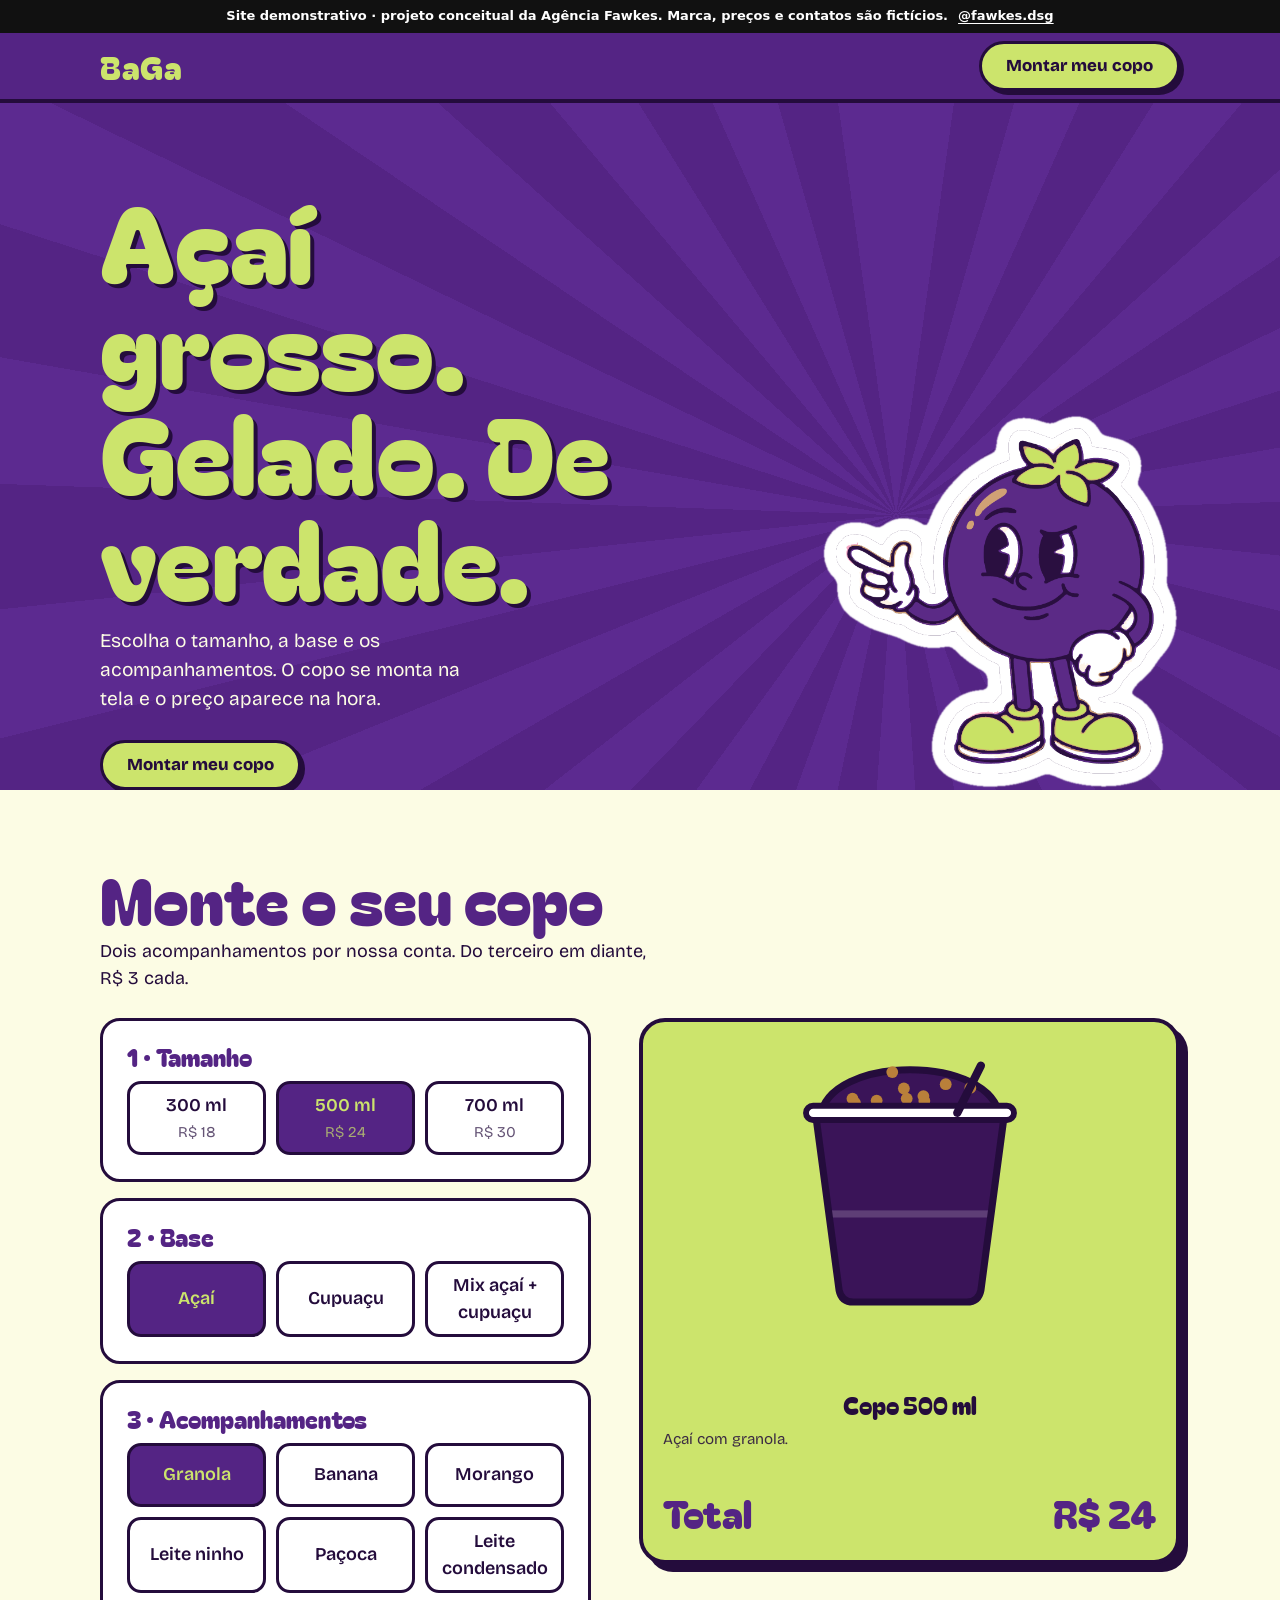
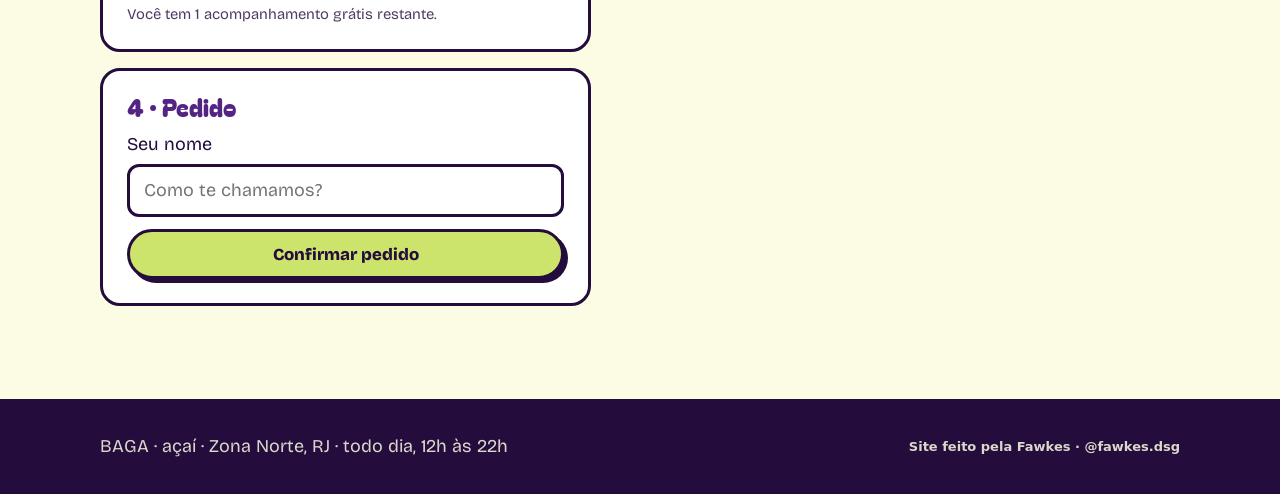
==== baga/index.html @ 63f7ddb5 "Sites de demonstração da Fawkes (5 páginas + índice)" ====
<!doctype html>
<html lang="pt-BR">
<head>
<meta charset="utf-8">
<meta name="viewport" content="width=device-width, initial-scale=1">
<title>BAGA · Açaí · monte o seu copo</title>
<meta name="description" content="Açaí grosso, gelado, de verdade. Monte seu copo, veja o desenho e o preço na hora.">
<meta name="theme-color" content="#542484">
<link rel="icon" href="img/mascote.png">
<link rel="preconnect" href="https://fonts.googleapis.com"><link rel="preconnect" href="https://fonts.gstatic.com" crossorigin>
<link rel="stylesheet" href="https://fonts.googleapis.com/css2?family=Bagel+Fat+One&family=Bricolage+Grotesque:wght@400;600;800&display=swap">
<style>
*{box-sizing:border-box}html{scroll-behavior:smooth}body{margin:0;-webkit-font-smoothing:antialiased;line-height:1.5}
img{max-width:100%;height:auto;display:block}a{color:inherit}button{font:inherit;cursor:pointer}
:focus-visible{outline:3px solid currentColor;outline-offset:3px;border-radius:6px}
.wrap{width:min(100% - 2*clamp(16px,5vw,40px),1080px);margin-inline:auto}
.sr{position:absolute;left:-999px}
.demo{display:flex;justify-content:center;gap:10px;flex-wrap:wrap;padding:8px 16px;font:600 13px/1.3 system-ui,sans-serif;background:#111;color:#fff;text-align:center}
.demo a{color:#fff;text-underline-offset:3px}
.selo-fawkes{display:inline-flex;align-items:center;gap:8px;font:700 13px system-ui,sans-serif;text-decoration:none;opacity:.85}
@media (prefers-reduced-motion:reduce){*{animation:none!important;transition:none!important;scroll-behavior:auto!important}}

:root{--roxo:#542484;--esc:#240C3C;--lima:#CCE46C;--creme:#FCFCE4;--rosa:#F4B6D0}
body{background:var(--creme);color:var(--esc);font-family:"Bricolage Grotesque",system-ui,sans-serif;font-size:18px}
h1,h2,h3{font-family:"Bagel Fat One","Arial Rounded MT Bold",system-ui,sans-serif;font-weight:400;line-height:1;margin:0}
.topo{background:var(--roxo);color:var(--lima);position:sticky;top:0;z-index:30;border-bottom:4px solid var(--esc)}.topo .wrap{display:flex;align-items:center;justify-content:space-between;padding-block:8px;gap:12px}
.topo b{font:400 2rem "Bagel Fat One";letter-spacing:.02em}
.btn{display:inline-flex;align-items:center;justify-content:center;min-height:50px;padding:10px 24px;border:3px solid var(--esc);background:var(--lima);color:var(--esc);font:800 1.05rem "Bricolage Grotesque";border-radius:999px;text-decoration:none;box-shadow:4px 4px 0 var(--esc);transition:transform .12s,box-shadow .12s}
.btn:hover{transform:translate(-2px,-2px);box-shadow:6px 6px 0 var(--esc)}.btn:active{transform:translate(2px,2px);box-shadow:1px 1px 0 var(--esc)}
.hero{background:var(--roxo);color:var(--creme);padding-block:clamp(36px,7vw,84px) 0;overflow:hidden;background-image:repeating-conic-gradient(from 0deg at 70% 60%,#5c2a90 0 8deg,var(--roxo) 8deg 16deg)}
.hero .wrap{display:grid;grid-template-columns:1.1fr .9fr;gap:24px;align-items:end}
.hero h1{font-size:clamp(3rem,10vw,6.6rem);color:var(--lima);text-shadow:4px 4px 0 var(--esc)}.hero p{font-size:1.2rem;max-width:30ch;margin:18px 0 26px}
.hero img{width:min(100%,360px);margin-left:auto}
.sec{padding-block:clamp(44px,6vw,84px)}.sec h2{font-size:clamp(2.2rem,6vw,4rem);color:var(--roxo)}.sub{margin:8px 0 26px;max-width:46ch}
.monte{display:grid;grid-template-columns:1fr 1.1fr;gap:clamp(20px,4vw,48px);align-items:start}
.copo{position:sticky;top:84px;background:var(--lima);border:4px solid var(--esc);border-radius:26px;padding:20px;box-shadow:8px 8px 0 var(--esc);text-align:center}
.copo svg{width:min(100%,260px);height:auto;margin:0 auto}.copo .nome{font:400 1.5rem "Bagel Fat One";margin-top:6px}
.total{display:flex;justify-content:space-between;align-items:baseline;font:400 2.4rem "Bagel Fat One";margin:10px 0 0;color:var(--roxo)}.det{margin:6px 0 0;font-size:.95rem;opacity:.85;text-align:left;min-height:3em}
.passo{background:#fff;border:3px solid var(--esc);border-radius:20px;padding:clamp(16px,3vw,24px);margin-bottom:16px}.passo h3{font-size:1.5rem;margin-bottom:12px;color:var(--roxo)}
.op{display:grid;grid-template-columns:repeat(auto-fit,minmax(130px,1fr));gap:10px}
.op label{display:flex;flex-direction:column;align-items:center;justify-content:center;gap:2px;min-height:64px;padding:8px;border:3px solid var(--esc);border-radius:14px;cursor:pointer;text-align:center;font-weight:600;transition:background .15s}
.op label small{opacity:.7;font-weight:400}.op input{position:absolute;opacity:0}.op label:has(input:checked){background:var(--roxo);color:var(--lima)}.op label:has(input:focus-visible){outline:3px solid var(--esc);outline-offset:3px}
.op label:has(input:disabled){opacity:.35;cursor:not-allowed}
.nota{margin:10px 0 0;font-size:.92rem;opacity:.8}
input[type=text]{width:100%;min-height:48px;padding:10px 14px;font:inherit;border:3px solid var(--esc);border-radius:12px;margin:6px 0 12px;background:#fff}
.msg{white-space:pre-wrap;background:#fff;border:2px dashed var(--esc);padding:12px;border-radius:12px;font-size:.95rem;margin-top:14px}
.rodape{background:var(--esc);color:var(--creme);padding-block:34px}.rodape .wrap{display:flex;flex-wrap:wrap;gap:14px;justify-content:space-between;align-items:center}.rodape p{margin:0;opacity:.85}
@media(max-width:820px){.hero .wrap{grid-template-columns:1fr}.hero img{order:-1;max-width:220px;margin:0 0 -4px}.monte{grid-template-columns:1fr}.copo{position:static}}
</style>
</head>
<body>
<div class="demo"><span>Site demonstrativo · projeto conceitual da Agência Fawkes. Marca, preços e contatos são fictícios.</span><a href="https://www.instagram.com/fawkes.dsg/" rel="noopener">@fawkes.dsg</a></div>
<header class="topo"><div class="wrap"><b>BaGa</b><a class="btn" href="#monte">Montar meu copo</a></div></header>
<main>
<section class="hero"><div class="wrap">
  <div><h1>Açaí grosso. Gelado. De verdade.</h1><p>Escolha o tamanho, a base e os acompanhamentos. O copo se monta na tela e o preço aparece na hora.</p><a class="btn" href="#monte">Montar meu copo</a></div>
  <img src="img/mascote.png" alt="Mascote da BAGA, uma baga de açaí sorrindo e apontando" width="360" height="377">
</div></section>

<section class="sec" id="monte"><div class="wrap">
  <h2>Monte o seu copo</h2><p class="sub">Dois acompanhamentos por nossa conta. Do terceiro em diante, R$ 3 cada.</p>
  <div class="monte">
    <div>
      <div class="passo"><h3>1 · Tamanho</h3><div class="op" id="op-tam"></div></div>
      <div class="passo"><h3>2 · Base</h3><div class="op" id="op-base"></div></div>
      <div class="passo"><h3>3 · Acompanhamentos</h3><div class="op" id="op-top"></div><p class="nota" id="nota-top"></p></div>
      <div class="passo"><h3>4 · Pedido</h3><label for="nome">Seu nome</label><input id="nome" type="text" autocomplete="name" placeholder="Como te chamamos?"><button class="btn" id="conf" type="button" style="width:100%">Confirmar pedido</button><div class="msg" id="msg" hidden></div></div>
    </div>
    <aside class="copo" aria-label="Seu copo"><svg id="svg" viewBox="0 0 220 280" role="img" aria-label="Desenho do seu copo de açaí"></svg><div class="nome" id="cn">Copo 500 ml</div><div class="det" id="det"></div><div class="total"><span>Total</span><span id="tot">R$ 0</span></div></aside>
  </div>
</div></section>
</main>
<footer class="rodape"><div class="wrap"><p>BAGA · açaí · Zona Norte, RJ · todo dia, 12h às 22h</p><a class="selo-fawkes" href="https://www.instagram.com/fawkes.dsg/" rel="noopener" style="color:var(--creme)">Site feito pela Fawkes · @fawkes.dsg</a></div></footer>
<script>
const brl=n=>'R$ '+n.toFixed(2).replace('.',',').replace(',00','');
async function copiar(txt){try{await navigator.clipboard.writeText(txt);return true}catch(e){return false}}
const hoje=new Date();const DIAS=['dom','seg','ter','qua','qui','sex','sáb'];
function hash(s){let h=0;for(const c of s)h=(h*31+c.charCodeAt(0))>>>0;return h}

const TAM=[['300 ml',18],['500 ml',24],['700 ml',30]];
const BASE=[['Açaí','#3A1458'],['Cupuaçu','#EFE0B8'],['Mix açaí + cupuaçu','mix']];
const TOP=[['Granola','#B9803A','pontos'],['Banana','#F6D75A','disco'],['Morango','#E2334B','gota'],['Leite ninho','#FFFFFF','nuvem'],['Paçoca','#D9A46A','pontos'],['Leite condensado','#FFF3C4','fio']];
const tamEl=document.getElementById('op-tam'),baseEl=document.getElementById('op-base'),topEl=document.getElementById('op-top');
TAM.forEach(([n,p],i)=>tamEl.insertAdjacentHTML('beforeend',`<label><input type="radio" name="tam" value="${i}"${i===1?' checked':''}>${n}<small>${brl(p)}</small></label>`));
BASE.forEach(([n],i)=>baseEl.insertAdjacentHTML('beforeend',`<label><input type="radio" name="base" value="${i}"${i===0?' checked':''}>${n}</label>`));
TOP.forEach(([n],i)=>topEl.insertAdjacentHTML('beforeend',`<label><input type="checkbox" name="top" value="${i}"${i===0?' checked':''}>${n}</label>`));
const svg=document.getElementById('svg');
function rnd(seed){let s=seed;return()=>((s=(s*1664525+1013904223)>>>0)/4294967296)}
function desenha(tam,base,tops){const t=tamAlt[tam];const copo='M30,60 L190,60 L170,'+(60+t)+' Q168,'+(70+t)+' 158,'+(70+t)+' L62,'+(70+t)+' Q52,'+(70+t)+' 50,'+(60+t)+' Z';
 let s=`<defs><clipPath id="cp"><path d="${copo}"/></clipPath><linearGradient id="mix" x1="0" x2="1"><stop offset=".5" stop-color="#3A1458"/><stop offset=".5" stop-color="#EFE0B8"/></linearGradient></defs>`;
 const cor=BASE[base][1]==='mix'?'url(#mix)':BASE[base][1];s+=`<path d="M34,64 C40,10 180,10 186,64 Z" fill="${cor}" stroke="#240C3C" stroke-width="6" stroke-linejoin="round"/>`;
 s+=`<g clip-path="url(#cp)"><rect x="20" y="60" width="180" height="${t+20}" fill="${BASE[base][1]==='mix'?'url(#mix)':BASE[base][1]}"/><rect x="20" y="${60+t*0.55}" width="180" height="6" fill="rgba(255,255,255,.18)"/></g>`;
 const r=rnd(7);let tp='';tops.forEach((k,ix)=>{const [n,c,f]=TOP[k];for(let j=0;j<(f==='fio'?4:10);j++){const x=56+r()*108,y=24+r()*28;
  if(f==='pontos')tp+=`<circle cx="${x}" cy="${y}" r="5" fill="${c}"/>`;else if(f==='disco')tp+=`<ellipse cx="${x}" cy="${y}" rx="11" ry="6" fill="${c}" stroke="#C9A93A" stroke-width="2"/>`;else if(f==='gota')tp+=`<path d="M${x},${y-9} q9,9 0,17 q-9,-8 0,-17z" fill="${c}"/>`;else if(f==='nuvem')tp+=`<ellipse cx="${x}" cy="${y}" rx="9" ry="6" fill="${c}"/>`;else tp+=`<path d="M${46+j*38},62 q4,${18+r()*12} 8,0" stroke="${c}" stroke-width="5" fill="none" stroke-linecap="round"/>`}});
 s+=`<g>${tp}</g><path d="${copo}" fill="none" stroke="#240C3C" stroke-width="6" stroke-linejoin="round"/><rect x="22" y="54" width="176" height="12" rx="6" fill="#fff" stroke="#240C3C" stroke-width="5"/>`;
 s+=`<path d="M170,20 L150,${60}" stroke="#240C3C" stroke-width="7" stroke-linecap="round"/>`;svg.innerHTML=s}
const tamAlt=[120,150,180];
function estado(){const tam=+document.querySelector('[name=tam]:checked').value,base=+document.querySelector('[name=base]:checked').value;const tops=[...document.querySelectorAll('[name=top]:checked')].map(i=>+i.value);
 const extras=Math.max(0,tops.length-2),preco=TAM[tam][1]+extras*3;return{tam,base,tops,preco,extras}}
function atualiza(){const e=estado();desenha(e.tam,e.base,e.tops);document.getElementById('cn').textContent='Copo '+TAM[e.tam][0];
 document.getElementById('det').textContent=BASE[e.base][0]+(e.tops.length?' com '+e.tops.map(k=>TOP[k][0].toLowerCase()).join(', '):'')+'.';document.getElementById('tot').textContent=brl(e.preco);
 document.getElementById('nota-top').textContent=e.tops.length<=2?`Você tem ${2-e.tops.length} ${2-e.tops.length===1?'acompanhamento grátis':'acompanhamentos grátis'} restante${2-e.tops.length===1?'':'s'}.`:`${e.extras} acompanhamento${e.extras>1?'s':''} extra: + ${brl(e.extras*3)}.`;
 const max=5;document.querySelectorAll('[name=top]').forEach(i=>{i.disabled=!i.checked&&e.tops.length>=max})}
document.querySelector('.monte').addEventListener('change',atualiza);atualiza();
document.getElementById('conf').onclick=()=>{const e=estado();const nome=document.getElementById('nome').value.trim();const msg=`Oi, BAGA! Aqui é ${nome||'um cliente'}. Quero um copo de ${TAM[e.tam][0]}, base ${BASE[e.base][0].toLowerCase()}${e.tops.length?', com '+e.tops.map(k=>TOP[k][0].toLowerCase()).join(', '):''}. Total ${brl(e.preco)}.`;copiar(msg);const m=document.getElementById('msg');m.hidden=false;m.textContent=msg+'\n\nDemonstração: no site real, este botão abre o WhatsApp da loja com o pedido pronto.'};
</script>
</body>
</html>
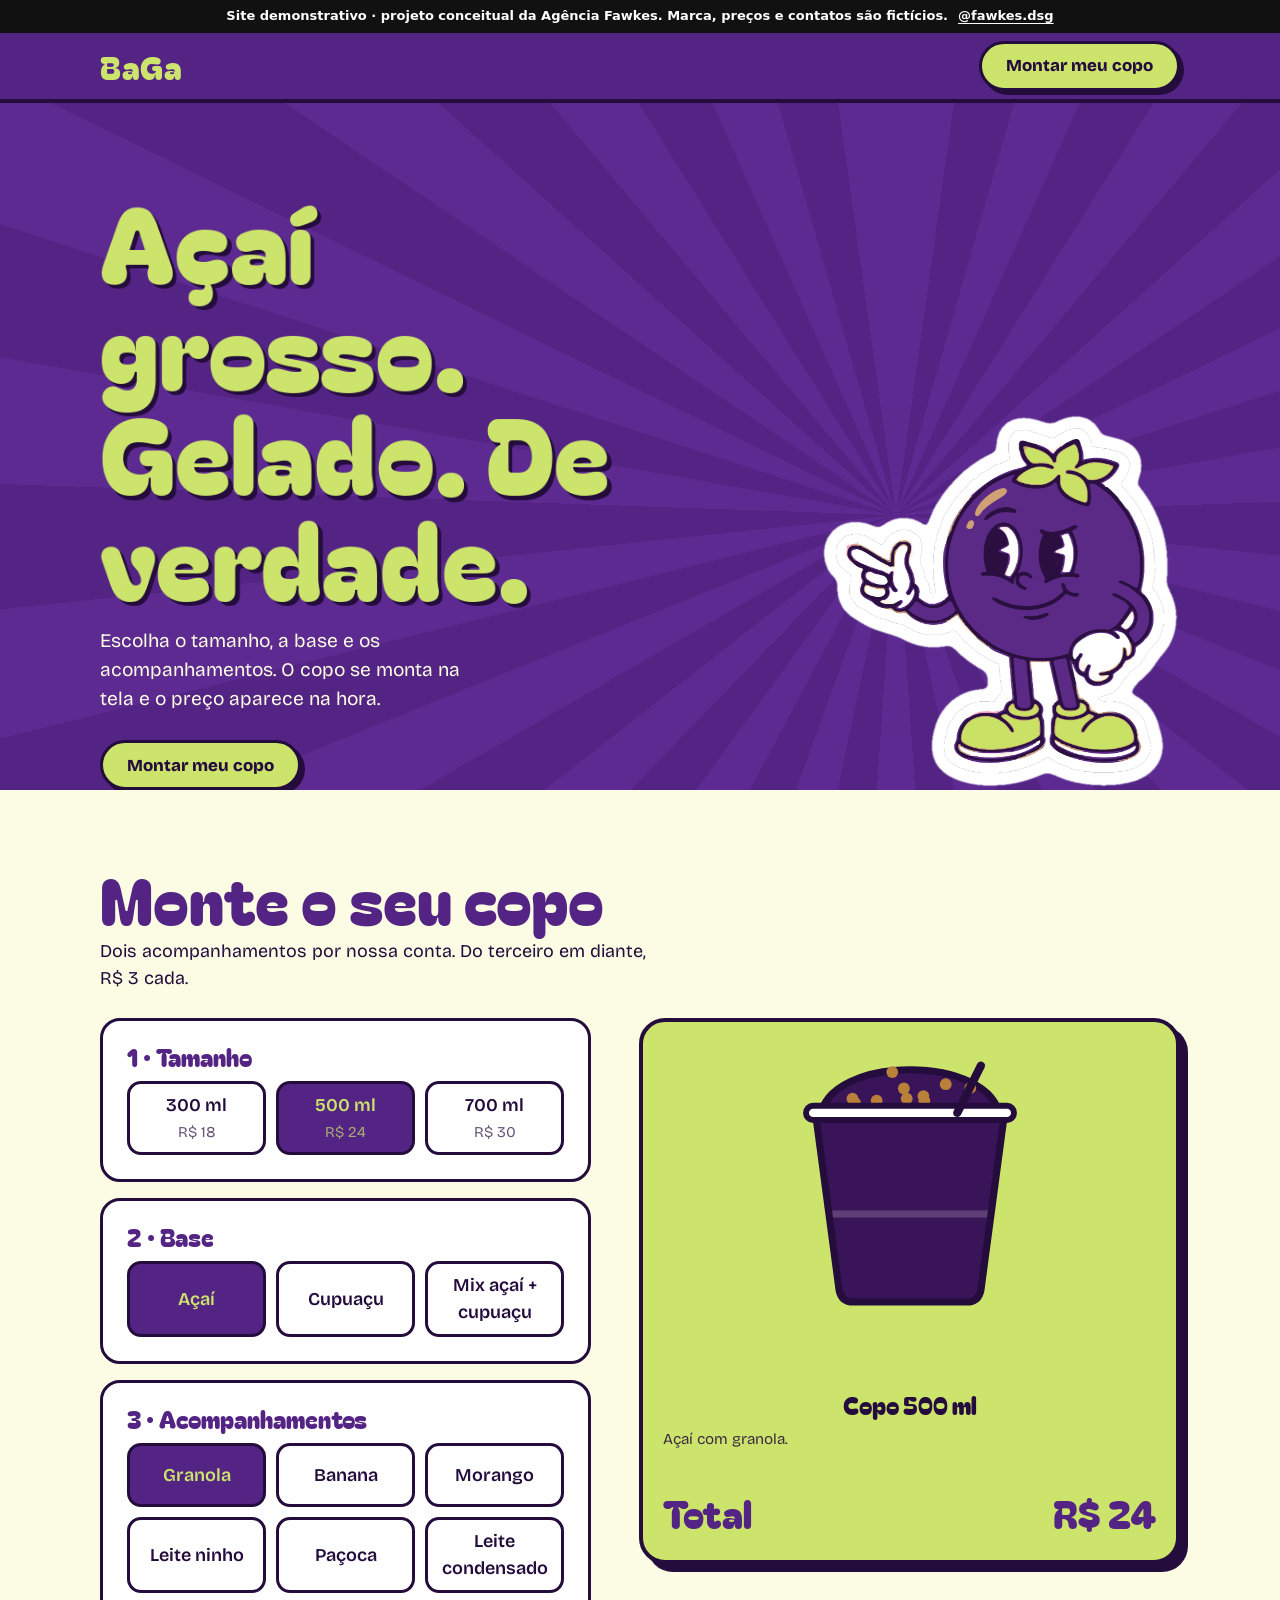
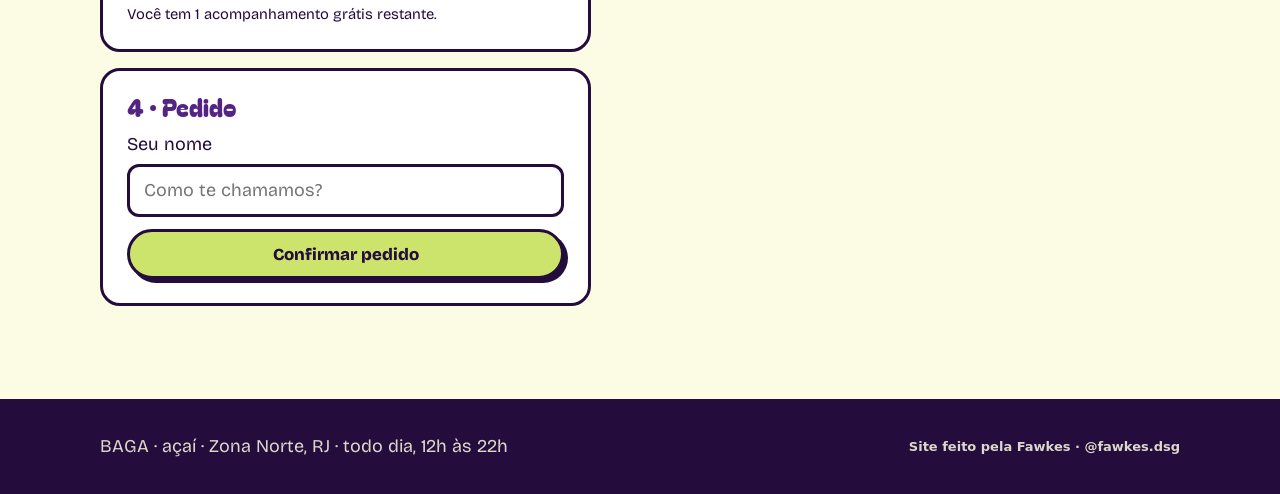
==== commit f8f83f20: "Hub: card da Badulce, animações pop in/pop out nas demos" ====
--- a/baga/index.html
+++ b/baga/index.html
@@ -104,5 +104,6 @@
 document.querySelector('.monte').addEventListener('change',atualiza);atualiza();
 document.getElementById('conf').onclick=()=>{const e=estado();const nome=document.getElementById('nome').value.trim();const msg=`Oi, BAGA! Aqui é ${nome||'um cliente'}. Quero um copo de ${TAM[e.tam][0]}, base ${BASE[e.base][0].toLowerCase()}${e.tops.length?', com '+e.tops.map(k=>TOP[k][0].toLowerCase()).join(', '):''}. Total ${brl(e.preco)}.`;copiar(msg);const m=document.getElementById('msg');m.hidden=false;m.textContent=msg+'\n\nDemonstração: no site real, este botão abre o WhatsApp da loja com o pedido pronto.'};
 </script>
+<script src="../pop.js" defer></script>
 </body>
 </html>
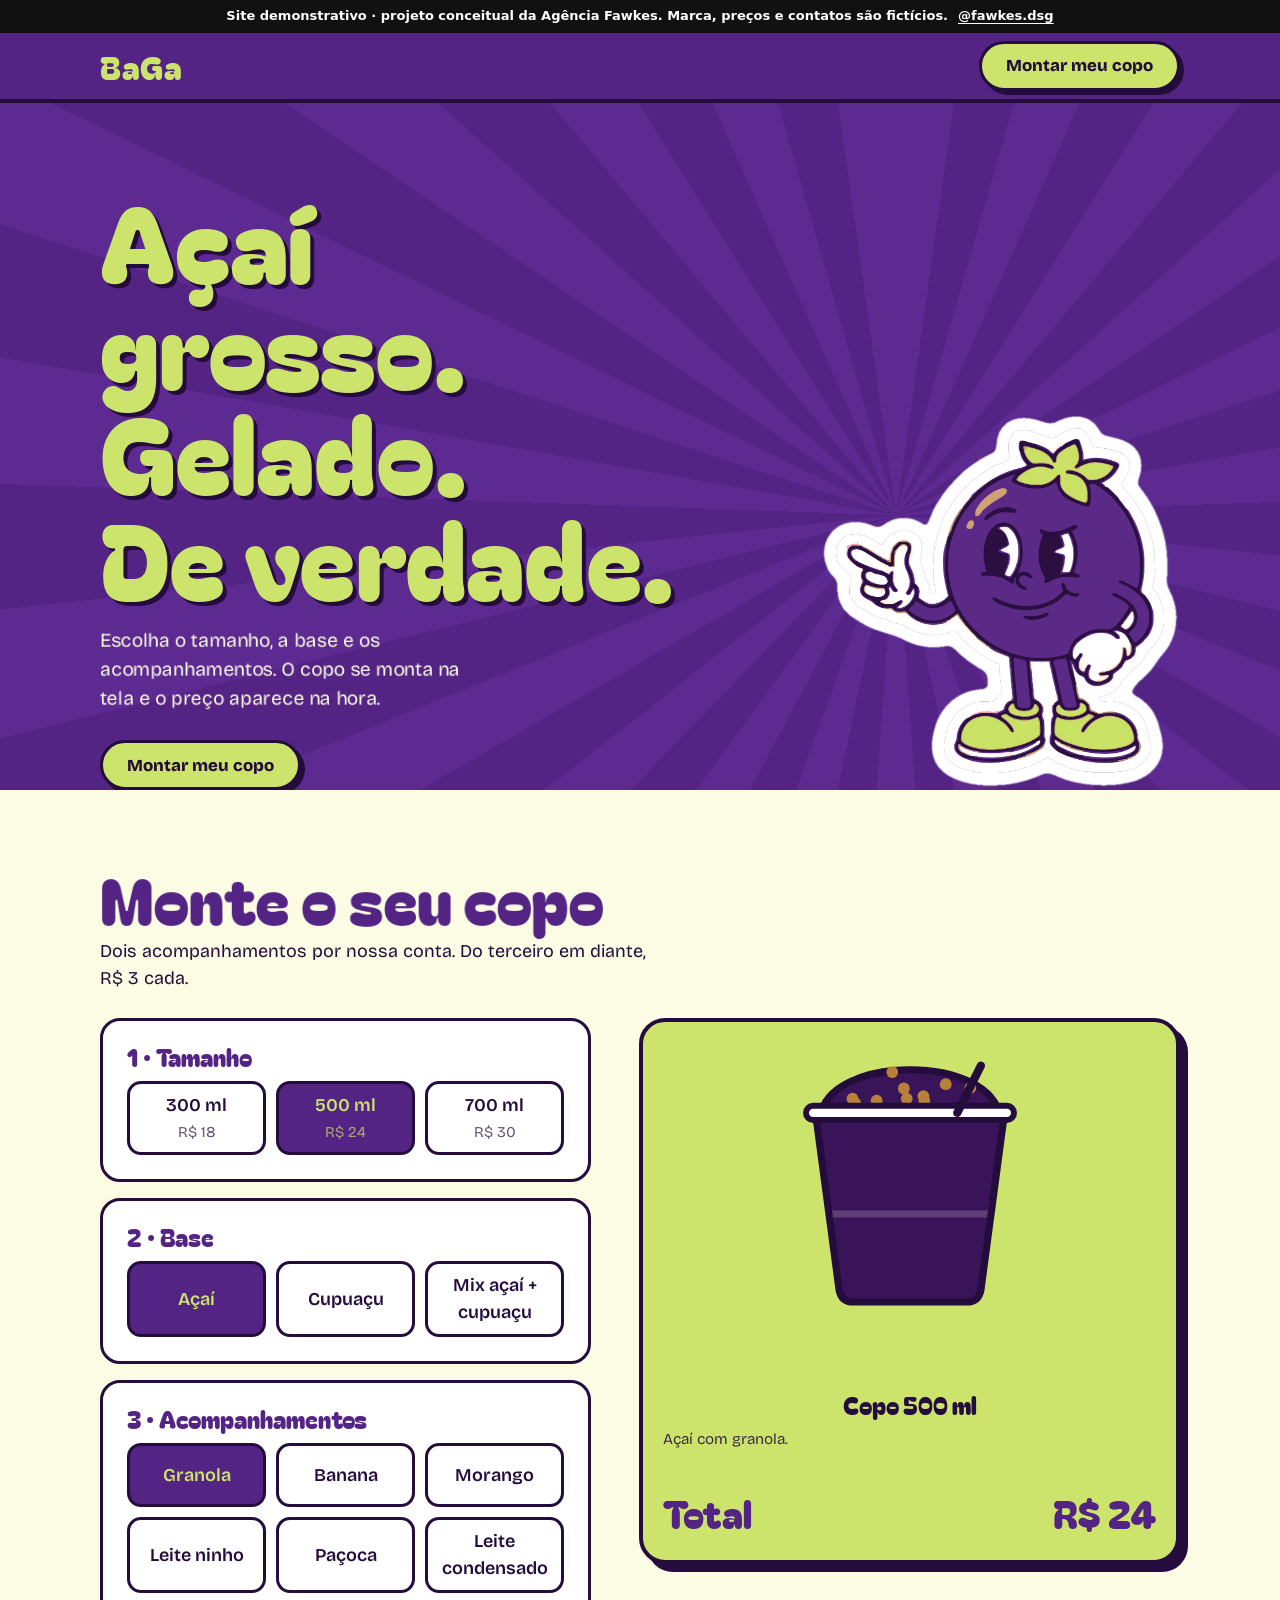
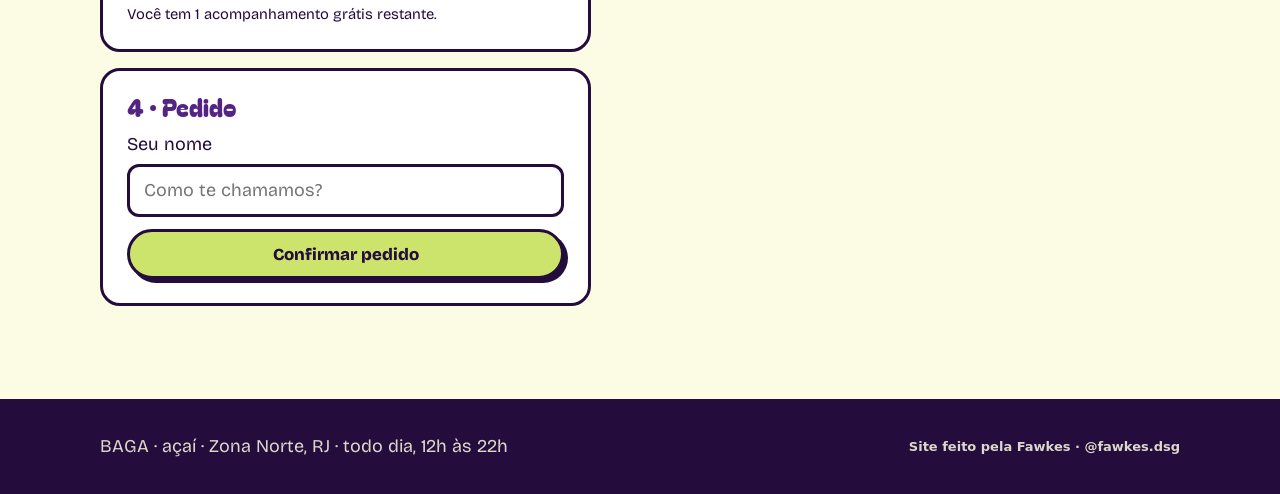
==== commit 26e8a1d1: "fix: encaixe de texto nos sites de uma tela e correcao do estouro no celular pequeno (NA REGUA) Co-A" ====
--- a/baga/index.html
+++ b/baga/index.html
@@ -46,6 +46,14 @@
 .msg{white-space:pre-wrap;background:#fff;border:2px dashed var(--esc);padding:12px;border-radius:12px;font-size:.95rem;margin-top:14px}
 .rodape{background:var(--esc);color:var(--creme);padding-block:34px}.rodape .wrap{display:flex;flex-wrap:wrap;gap:14px;justify-content:space-between;align-items:center}.rodape p{margin:0;opacity:.85}
 @media(max-width:820px){.hero .wrap{grid-template-columns:1fr}.hero img{order:-1;max-width:220px;margin:0 0 -4px}.monte{grid-template-columns:1fr}.copo{position:static}}
+</style>
+<style id="encaixe">
+/* encaixe de texto: títulos equilibrados, parágrafos sem palavra sozinha, nada estoura a coluna */
+h1,h2,h3,h4{text-wrap:balance;overflow-wrap:normal;word-break:normal;hyphens:manual}
+p,li,dd,figcaption,blockquote,summary,small,label,.sub,.nota,.desc,.tp{text-wrap:pretty;overflow-wrap:break-word}
+.btn,button,[role=button],[role=tab]{max-width:100%;text-wrap:balance;overflow-wrap:break-word}
+:where(div,section,article,aside,main,header,footer,nav,ul,ol,li,form,fieldset,figure,dl,dt,dd,p,h1,h2,h3,h4,span,label){min-width:0}
+img,svg,video,canvas{max-width:100%}
 </style>
 </head>
 <body>
@@ -105,5 +113,31 @@
 document.getElementById('conf').onclick=()=>{const e=estado();const nome=document.getElementById('nome').value.trim();const msg=`Oi, BAGA! Aqui é ${nome||'um cliente'}. Quero um copo de ${TAM[e.tam][0]}, base ${BASE[e.base][0].toLowerCase()}${e.tops.length?', com '+e.tops.map(k=>TOP[k][0].toLowerCase()).join(', '):''}. Total ${brl(e.preco)}.`;copiar(msg);const m=document.getElementById('msg');m.hidden=false;m.textContent=msg+'\n\nDemonstração: no site real, este botão abre o WhatsApp da loja com o pedido pronto.'};
 </script>
 <script src="../pop.js" defer></script>
+<script id="encaixe-js">
+/* encaixe de texto: se uma palavra de título não couber na coluna, reduz a fonte só o necessário (até 60%) e refaz ao redimensionar */
+(function(){
+  var Q='h1,h2,h3,.fit';
+  function amarrar(el){ /* as duas últimas palavras do título ficam juntas: nunca sobra uma palavra sozinha na última linha */
+    var w=document.createTreeWalker(el,NodeFilter.SHOW_TEXT),last=null,n;
+    while((n=w.nextNode()))if(n.nodeValue.trim())last=n;
+    if(!last)return;
+    var v=last.nodeValue,novo=v.replace(/(\S+)\s+(\S+)(\s*)$/,'$1 $2$3');
+    if(novo!==v)last.nodeValue=novo;
+  }
+  function fit(){
+    var els=document.querySelectorAll(Q);
+    for(var i=0;i<els.length;i++){
+      var el=els[i];amarrar(el);el.style.removeProperty('font-size');
+      var fs=parseFloat(getComputedStyle(el).fontSize),min=fs*.6,n=0;
+      while(el.scrollWidth>el.clientWidth+1&&fs>min&&n++<40){fs-=.5;el.style.fontSize=fs+'px';}
+    }
+  }
+  var t;function later(){clearTimeout(t);t=setTimeout(fit,60);}
+  addEventListener('resize',later);addEventListener('load',later);
+  if(document.fonts&&document.fonts.ready)document.fonts.ready.then(later);
+  if(window.MutationObserver)new MutationObserver(later).observe(document.body,{childList:true,subtree:true,characterData:true,attributeFilter:['lang']});
+  window.encaixe=fit;fit();
+})();
+</script>
 </body>
 </html>
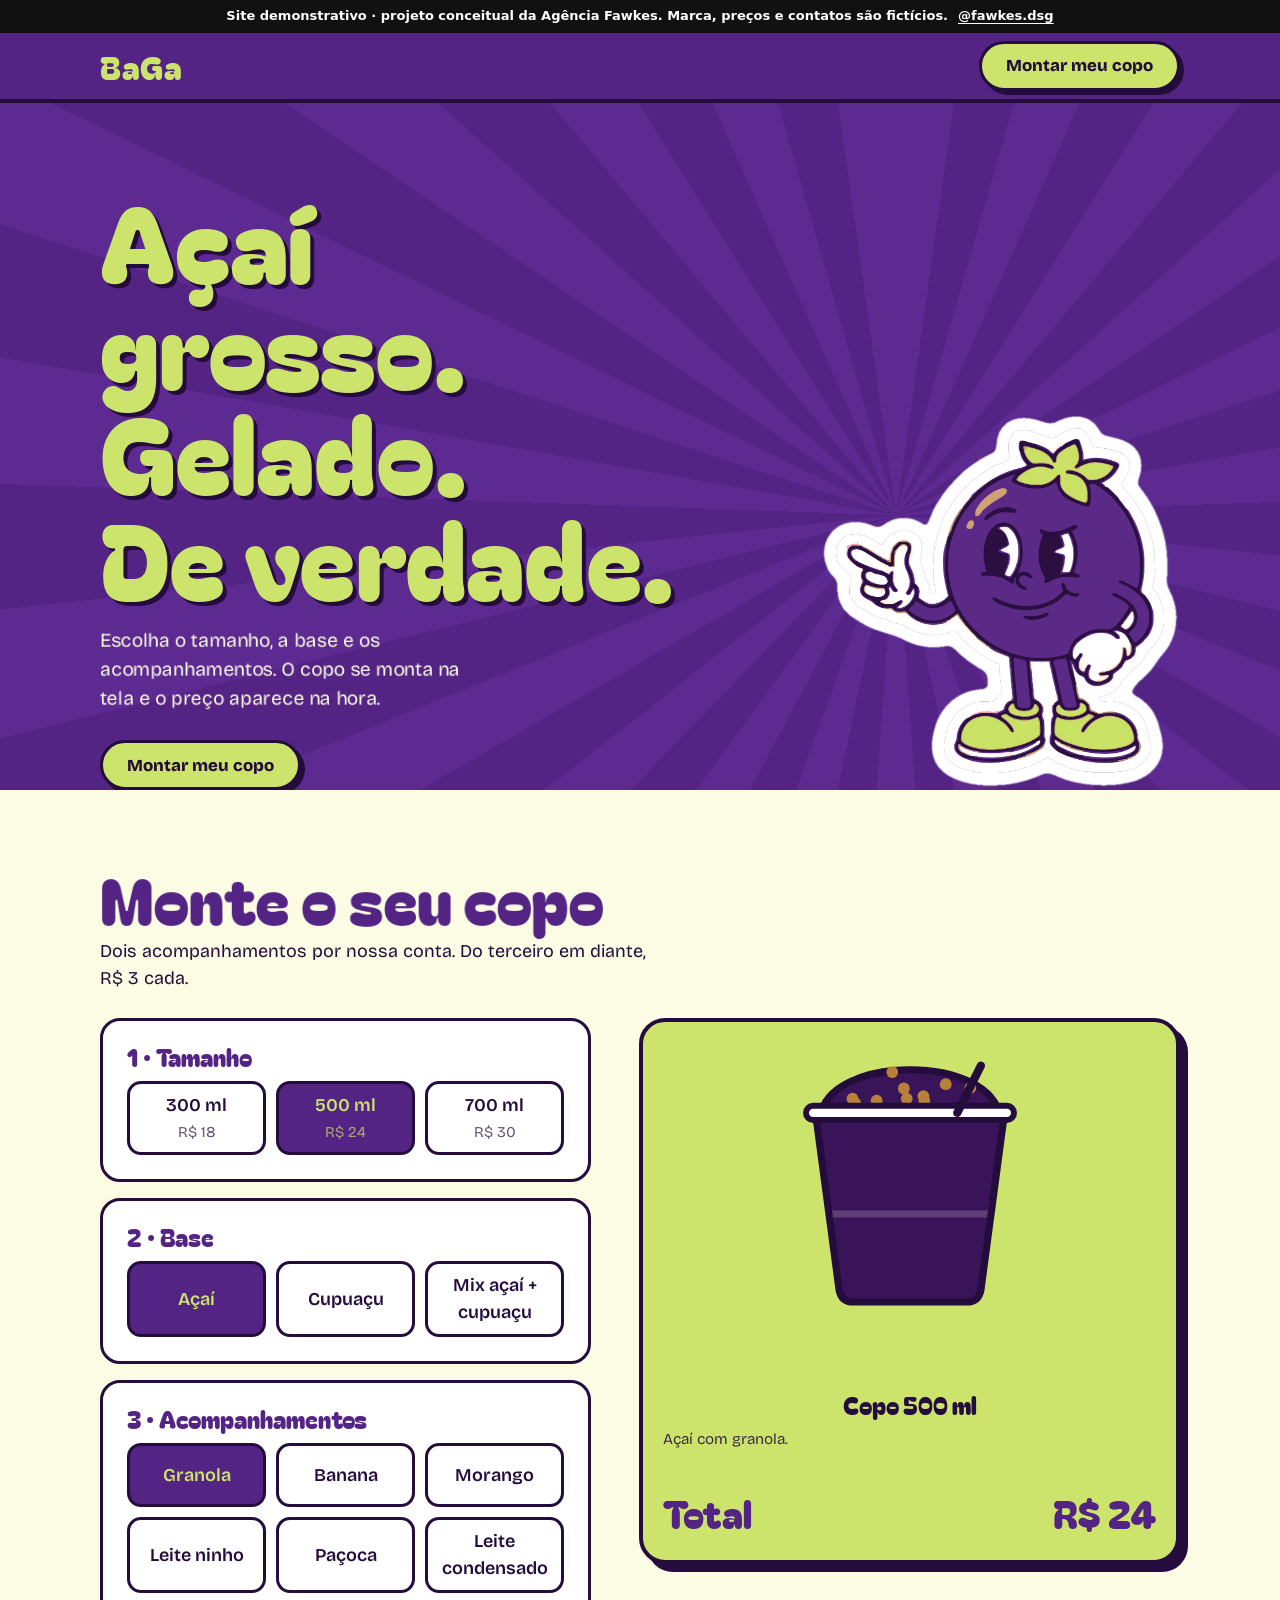
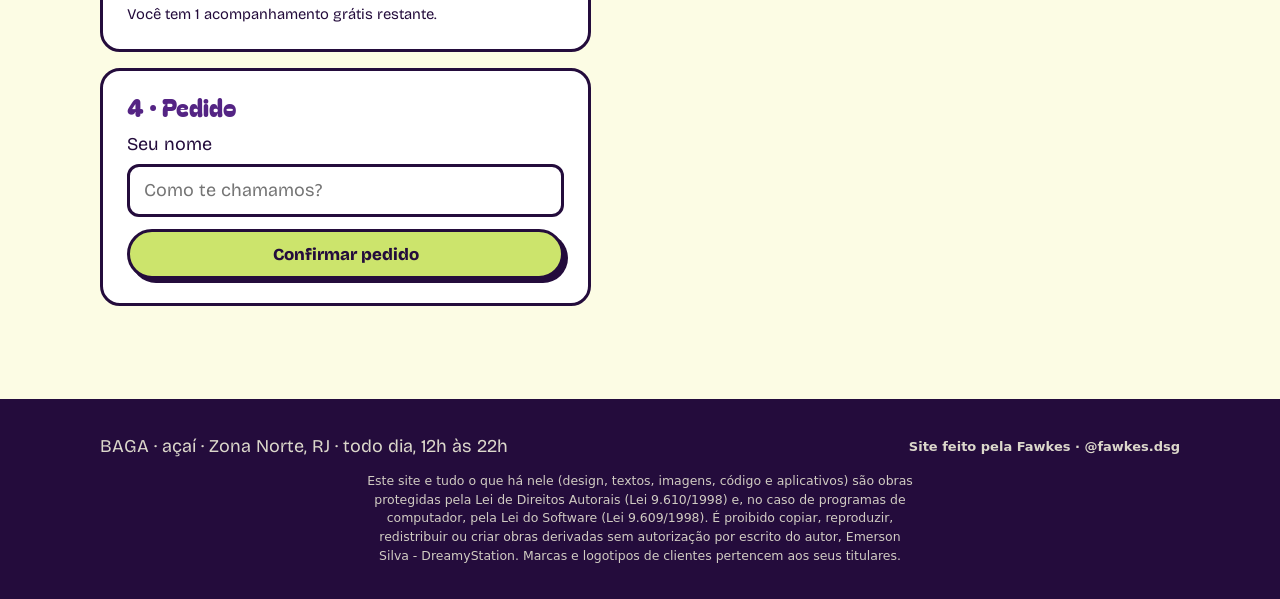
==== commit e65fa13b: "feat: aviso de direitos autorais no rodape dos sites e do hub Co-Authored-By: Claude Sonnet 5.5 <nor" ====
--- a/baga/index.html
+++ b/baga/index.html
@@ -78,7 +78,7 @@
   </div>
 </div></section>
 </main>
-<footer class="rodape"><div class="wrap"><p>BAGA · açaí · Zona Norte, RJ · todo dia, 12h às 22h</p><a class="selo-fawkes" href="https://www.instagram.com/fawkes.dsg/" rel="noopener" style="color:var(--creme)">Site feito pela Fawkes · @fawkes.dsg</a></div></footer>
+<footer class="rodape"><div class="wrap"><p>BAGA · açaí · Zona Norte, RJ · todo dia, 12h às 22h</p><a class="selo-fawkes" href="https://www.instagram.com/fawkes.dsg/" rel="noopener" style="color:var(--creme)">Site feito pela Fawkes · @fawkes.dsg</a></div><p class="direitos" style="flex:1 1 100%;width:100%;max-width:74ch;margin:12px auto 0;padding:0 16px;font:500 .78rem/1.5 system-ui,sans-serif;text-align:center;opacity:.8;letter-spacing:0;text-transform:none">Este site e tudo o que há nele (design, textos, imagens, código e aplicativos) são obras protegidas pela Lei de Direitos Autorais (Lei 9.610/1998) e, no caso de programas de computador, pela Lei do Software (Lei 9.609/1998). É proibido copiar, reproduzir, redistribuir ou criar obras derivadas sem autorização por escrito do autor, Emerson Silva - DreamyStation. Marcas e logotipos de clientes pertencem aos seus titulares.</p></footer>
 <script>
 const brl=n=>'R$ '+n.toFixed(2).replace('.',',').replace(',00','');
 async function copiar(txt){try{await navigator.clipboard.writeText(txt);return true}catch(e){return false}}
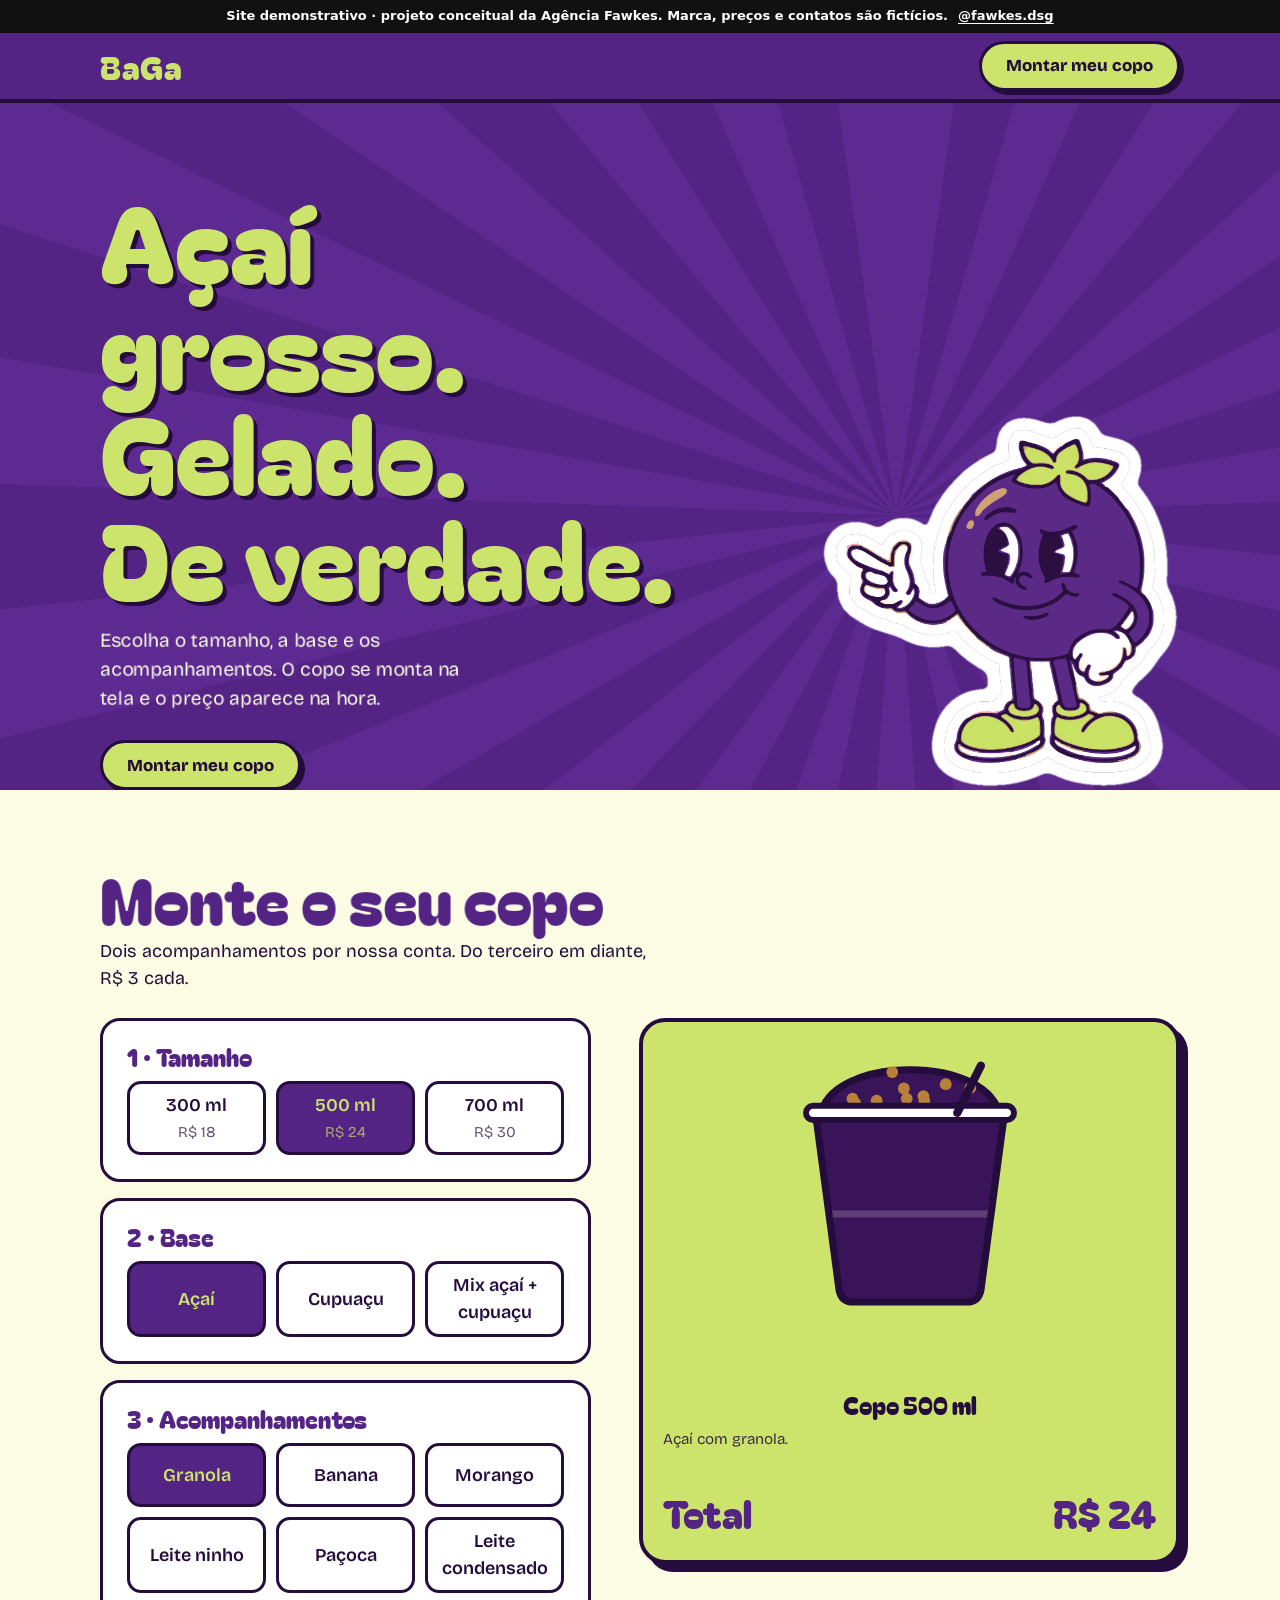
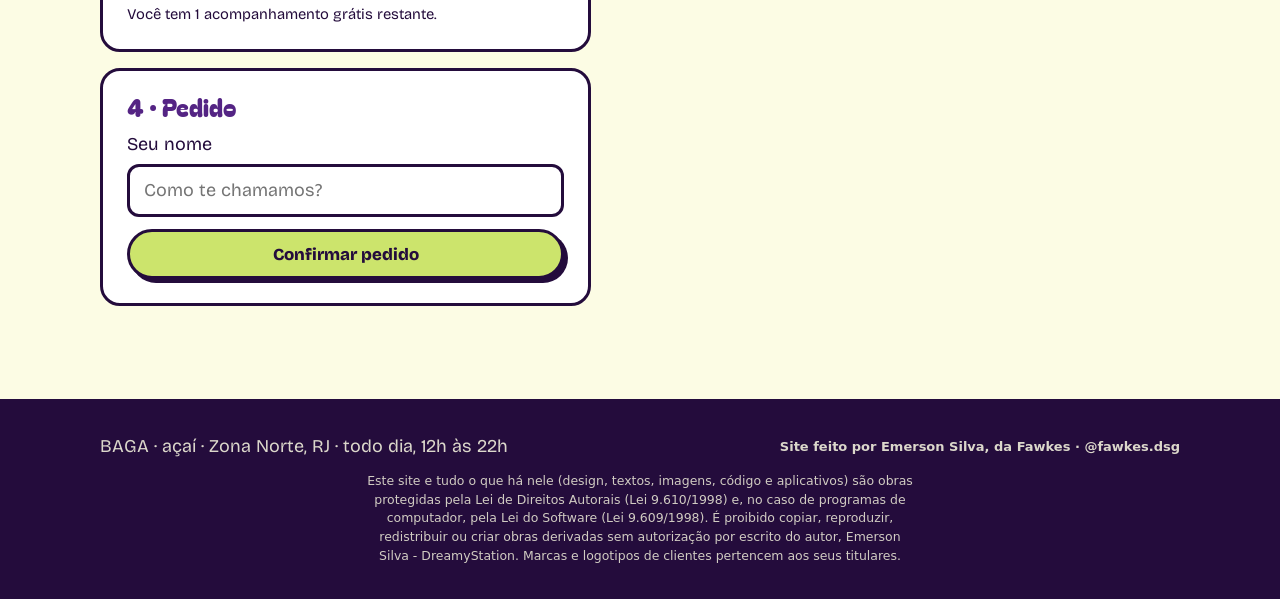
==== commit 4990c538: "feat: barra de rolagem na paleta de cada site, assinatura com o nome do autor e ajuste dos chips da " ====
--- a/baga/index.html
+++ b/baga/index.html
@@ -55,6 +55,18 @@
 :where(div,section,article,aside,main,header,footer,nav,ul,ol,li,form,fieldset,figure,dl,dt,dd,p,h1,h2,h3,h4,span,label){min-width:0}
 img,svg,video,canvas{max-width:100%}
 </style>
+<style id="sb">
+/*sb:ini*/
+:root{--sb-t:#E6E6BE;--sb-h:#542484;--sb-hv:#240C3C;--sb-ed:#240C3C}
+::-webkit-scrollbar{width:16px;height:16px}
+::-webkit-scrollbar-track{background:var(--sb-t);box-shadow:inset 2px 0 0 var(--sb-ed);}
+::-webkit-scrollbar-thumb{background:var(--sb-h);border-radius:999px;border:4px solid var(--sb-t);min-height:48px;min-width:48px}
+::-webkit-scrollbar-thumb:hover{background:var(--sb-hv)}
+::-webkit-scrollbar-thumb:active{background:var(--sb-hv)}
+::-webkit-scrollbar-corner{background:var(--sb-t)}
+@supports not selector(::-webkit-scrollbar){html{scrollbar-width:auto;scrollbar-color:var(--sb-h) var(--sb-t)}}
+/*sb:fim*/
+</style>
 </head>
 <body>
 <div class="demo"><span>Site demonstrativo · projeto conceitual da Agência Fawkes. Marca, preços e contatos são fictícios.</span><a href="https://www.instagram.com/fawkes.dsg/" rel="noopener">@fawkes.dsg</a></div>
@@ -78,7 +90,7 @@
   </div>
 </div></section>
 </main>
-<footer class="rodape"><div class="wrap"><p>BAGA · açaí · Zona Norte, RJ · todo dia, 12h às 22h</p><a class="selo-fawkes" href="https://www.instagram.com/fawkes.dsg/" rel="noopener" style="color:var(--creme)">Site feito pela Fawkes · @fawkes.dsg</a></div><p class="direitos" style="flex:1 1 100%;width:100%;max-width:74ch;margin:12px auto 0;padding:0 16px;font:500 .78rem/1.5 system-ui,sans-serif;text-align:center;opacity:.8;letter-spacing:0;text-transform:none">Este site e tudo o que há nele (design, textos, imagens, código e aplicativos) são obras protegidas pela Lei de Direitos Autorais (Lei 9.610/1998) e, no caso de programas de computador, pela Lei do Software (Lei 9.609/1998). É proibido copiar, reproduzir, redistribuir ou criar obras derivadas sem autorização por escrito do autor, Emerson Silva - DreamyStation. Marcas e logotipos de clientes pertencem aos seus titulares.</p></footer>
+<footer class="rodape"><div class="wrap"><p>BAGA · açaí · Zona Norte, RJ · todo dia, 12h às 22h</p><a class="selo-fawkes" href="https://www.instagram.com/fawkes.dsg/" rel="noopener" style="color:var(--creme)">Site feito por Emerson Silva, da Fawkes · @fawkes.dsg</a></div><p class="direitos" style="flex:1 1 100%;width:100%;max-width:74ch;margin:12px auto 0;padding:0 16px;font:500 .78rem/1.5 system-ui,sans-serif;text-align:center;opacity:.8;letter-spacing:0;text-transform:none">Este site e tudo o que há nele (design, textos, imagens, código e aplicativos) são obras protegidas pela Lei de Direitos Autorais (Lei 9.610/1998) e, no caso de programas de computador, pela Lei do Software (Lei 9.609/1998). É proibido copiar, reproduzir, redistribuir ou criar obras derivadas sem autorização por escrito do autor, Emerson Silva - DreamyStation. Marcas e logotipos de clientes pertencem aos seus titulares.</p></footer>
 <script>
 const brl=n=>'R$ '+n.toFixed(2).replace('.',',').replace(',00','');
 async function copiar(txt){try{await navigator.clipboard.writeText(txt);return true}catch(e){return false}}
